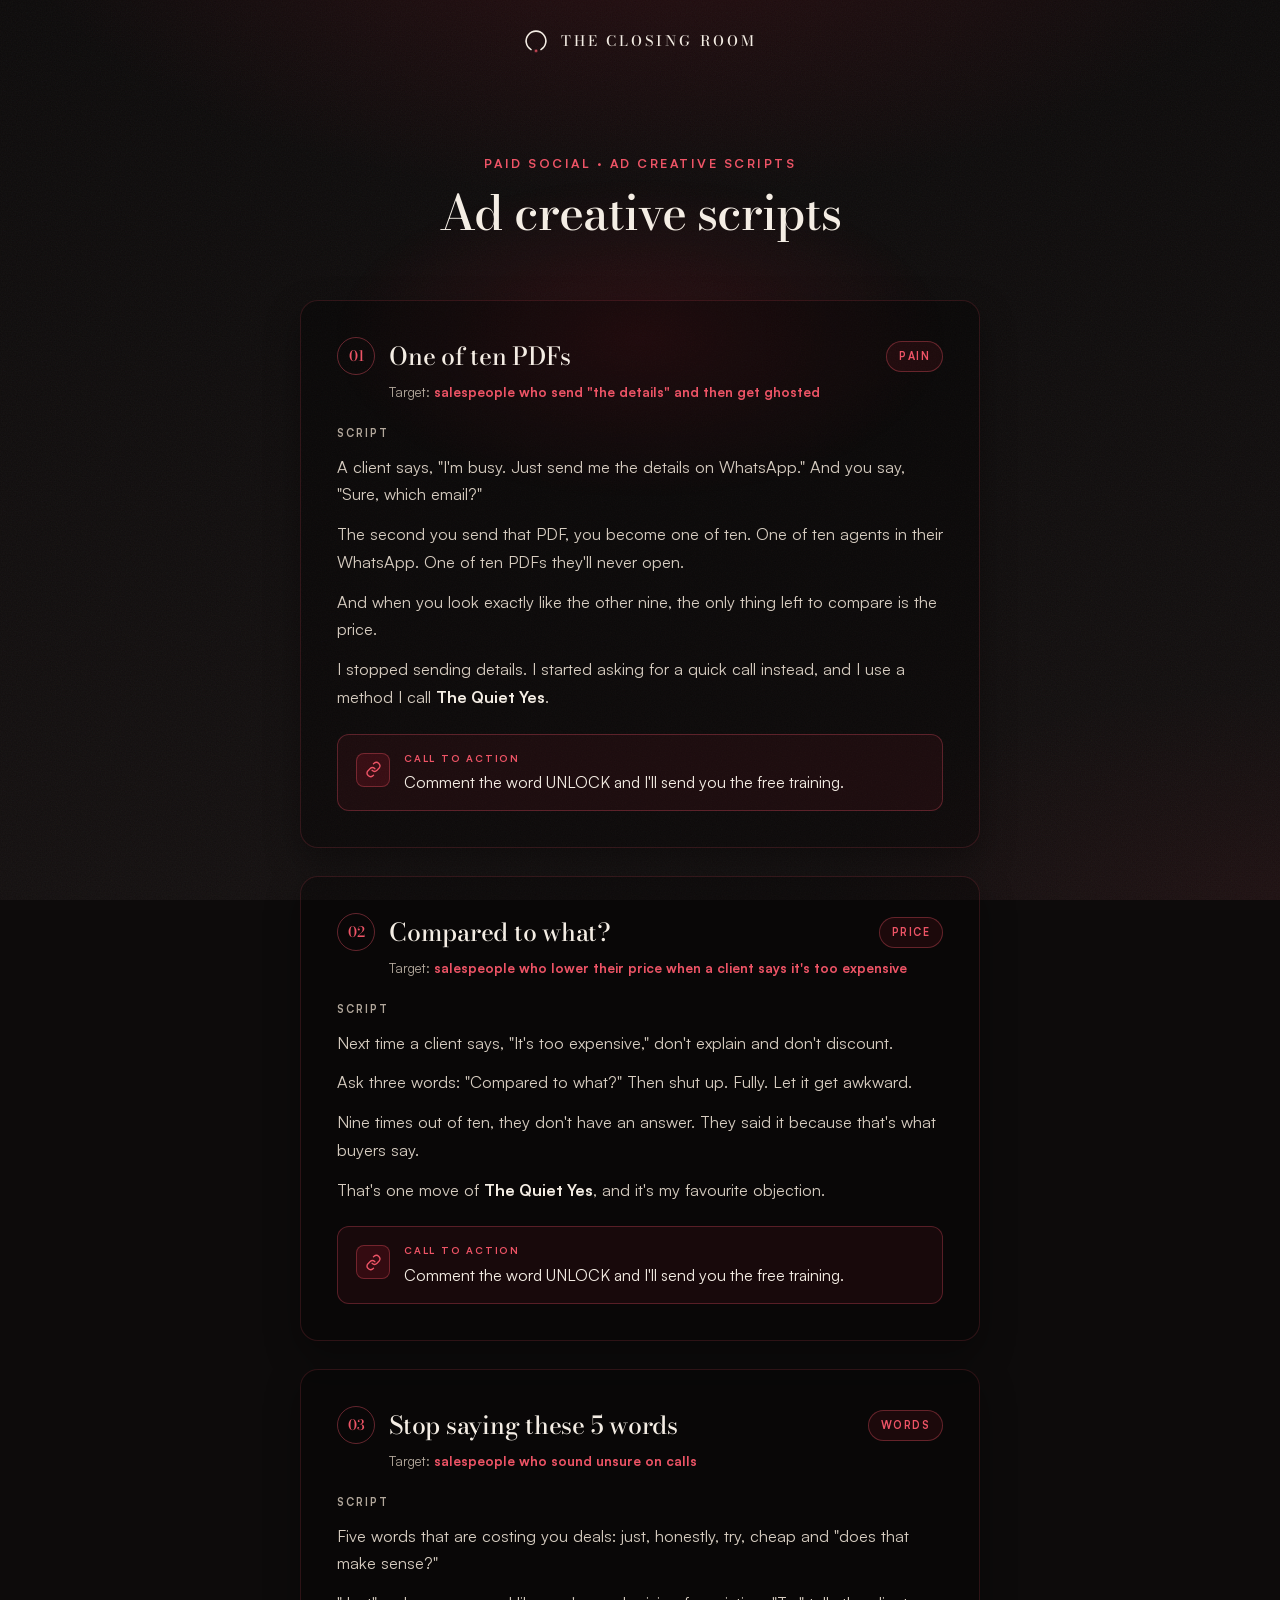
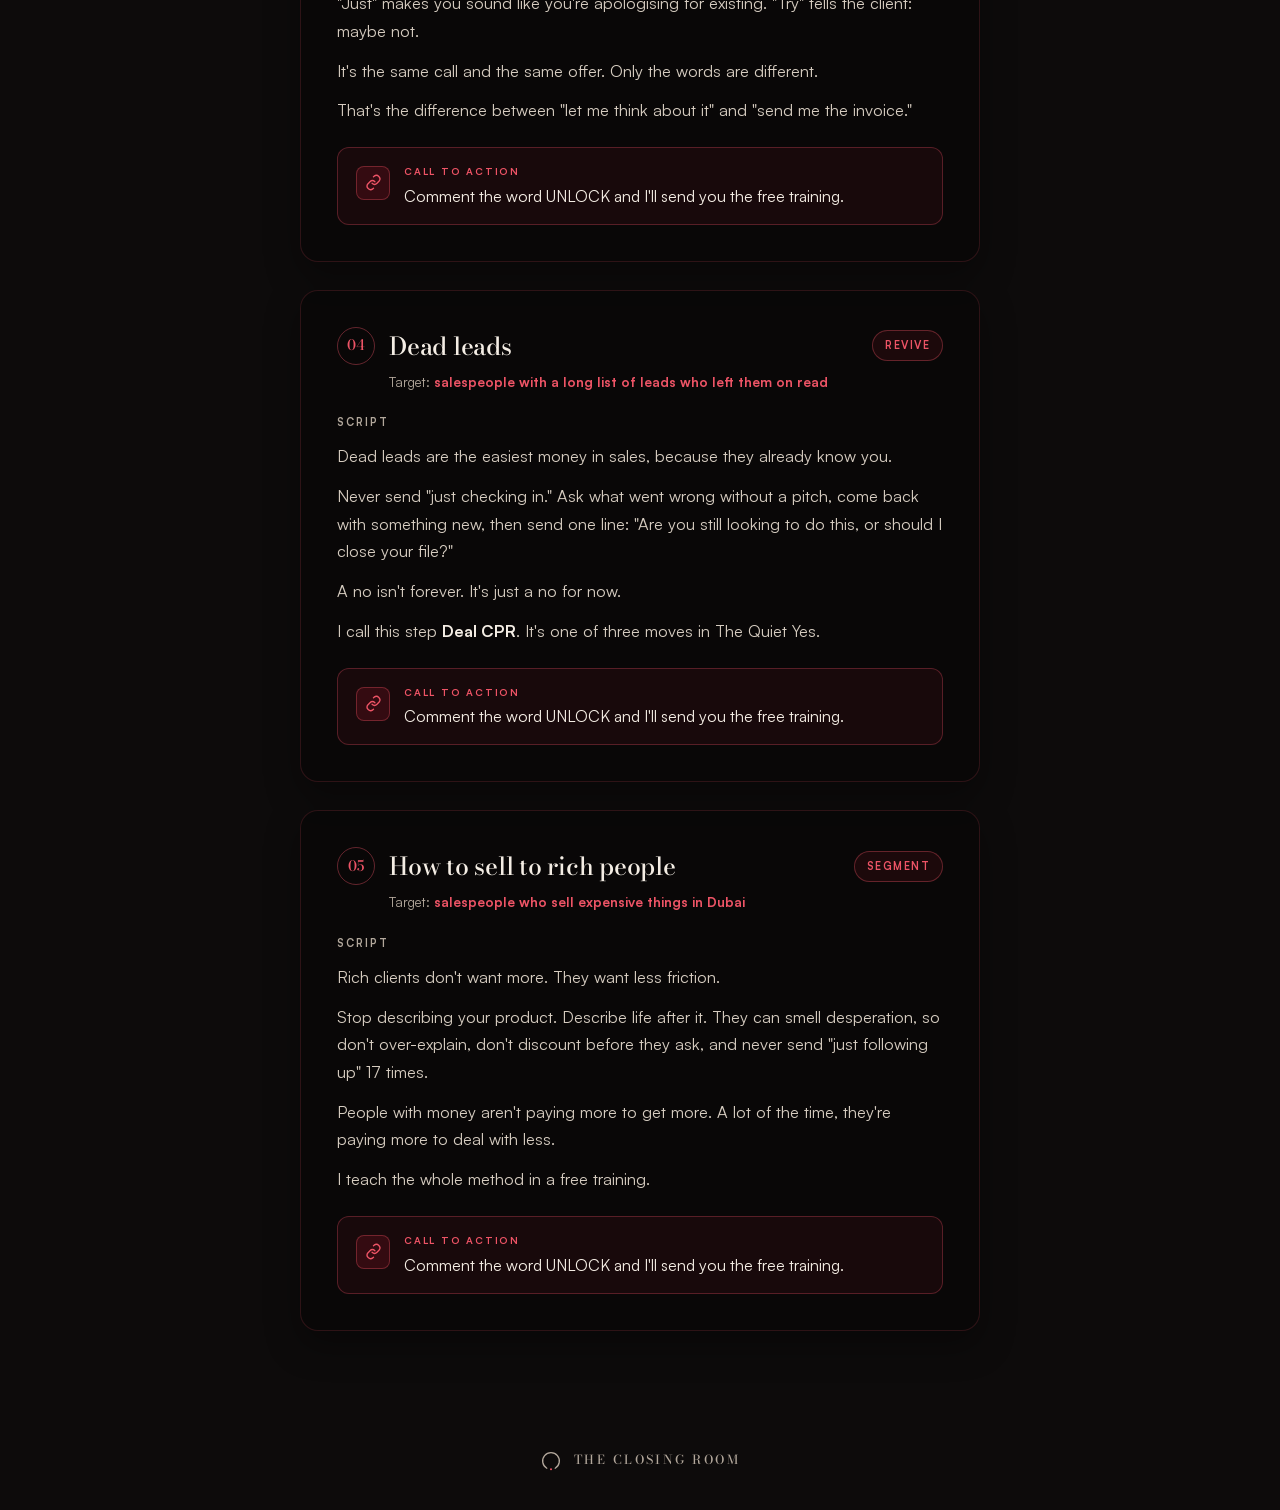
==== ad-scripts/index.html @ 33322141 "Mansi pitch site" ====
<!doctype html>
<html lang="en">
<head>
  <meta charset="utf-8" />
  <meta name="viewport" content="width=device-width, initial-scale=1" />
  <title>Ad Scripts · The Closing Room</title>
  <meta name="robots" content="noindex" />
  <script>document.documentElement.className += " js";</script>
  <link rel="icon" href="../assets/img/favicon.png" type="image/png" />
  <link rel="stylesheet" href="../assets/vendor/lenis.css" />
  <link rel="stylesheet" href="../vsl/vsl.css" />
  <link rel="stylesheet" href="../assets/brand.css" />
  <link rel="stylesheet" href="ad-scripts.css" />
</head>
<body>
  <header class="brandbar">
    <div class="brand">
      <svg class="seal seal--animate" viewBox="0 0 100 100" role="img" aria-label="The Closing Room"><path class="seal__arc" d="M31 82.9 A38 38 0 1 1 69 82.9" /><circle class="seal__dot" cx="50" cy="88" r="4.6" /></svg>
      <span class="brand__word">The Closing Room</span>
    </div>
  </header>
  <main class="page">
    <section class="ads">
      <div class="ads__glow" aria-hidden="true"></div>
      <div class="container">
        <header class="ads__intro">
          <p class="ads__eyebrow reveal">Paid social · Ad creative scripts</p>
          <h1 class="ads__title reveal" style="--i:1">Ad creative scripts</h1>
        </header>
        <div class="ads__list">
          <article class="ad reveal">
            <div class="ad__head"><span class="ad__num">01</span><h2 class="ad__title">One of ten PDFs</h2><span class="ad__angle">Pain</span></div>
            <p class="ad__target">Target: <b>salespeople who send "the details" and then get ghosted</b></p>
            <span class="ad__label">Script</span>
            <div class="ad__body"><p>A client says, "I'm busy. Just send me the details on WhatsApp." And you say, "Sure, which email?"</p><p>The second you send that PDF, you become one of ten. One of ten agents in their WhatsApp. One of ten PDFs they'll never open.</p><p>And when you look exactly like the other nine, the only thing left to compare is the price.</p><p>I stopped sending details. I started asking for a quick call instead, and I use a method I call <em>The Quiet Yes</em>.</p></div>
            <div class="ad__cta">
              <span class="ad__cta-icon"><svg viewBox="0 0 24 24"><path d="M10 13a5 5 0 0 0 7 0l3-3a5 5 0 0 0-7-7l-1 1"/><path d="M14 11a5 5 0 0 0-7 0l-3 3a5 5 0 0 0 7 7l1-1"/></svg></span>
              <div><span class="ad__cta-label">Call to action</span><p class="ad__cta-text">Comment the word UNLOCK and I'll send you the free training.</p></div>
            </div>
          </article>
          <article class="ad reveal">
            <div class="ad__head"><span class="ad__num">02</span><h2 class="ad__title">Compared to what?</h2><span class="ad__angle">Price</span></div>
            <p class="ad__target">Target: <b>salespeople who lower their price when a client says it's too expensive</b></p>
            <span class="ad__label">Script</span>
            <div class="ad__body"><p>Next time a client says, "It's too expensive," don't explain and don't discount.</p><p>Ask three words: "Compared to what?" Then shut up. Fully. Let it get awkward.</p><p>Nine times out of ten, they don't have an answer. They said it because that's what buyers say.</p><p>That's one move of <em>The Quiet Yes</em>, and it's my favourite objection.</p></div>
            <div class="ad__cta">
              <span class="ad__cta-icon"><svg viewBox="0 0 24 24"><path d="M10 13a5 5 0 0 0 7 0l3-3a5 5 0 0 0-7-7l-1 1"/><path d="M14 11a5 5 0 0 0-7 0l-3 3a5 5 0 0 0 7 7l1-1"/></svg></span>
              <div><span class="ad__cta-label">Call to action</span><p class="ad__cta-text">Comment the word UNLOCK and I'll send you the free training.</p></div>
            </div>
          </article>
          <article class="ad reveal">
            <div class="ad__head"><span class="ad__num">03</span><h2 class="ad__title">Stop saying these 5 words</h2><span class="ad__angle">Words</span></div>
            <p class="ad__target">Target: <b>salespeople who sound unsure on calls</b></p>
            <span class="ad__label">Script</span>
            <div class="ad__body"><p>Five words that are costing you deals: just, honestly, try, cheap and "does that make sense?"</p><p>"Just" makes you sound like you're apologising for existing. "Try" tells the client: maybe not.</p><p>It's the same call and the same offer. Only the words are different.</p><p>That's the difference between "let me think about it" and "send me the invoice."</p></div>
            <div class="ad__cta">
              <span class="ad__cta-icon"><svg viewBox="0 0 24 24"><path d="M10 13a5 5 0 0 0 7 0l3-3a5 5 0 0 0-7-7l-1 1"/><path d="M14 11a5 5 0 0 0-7 0l-3 3a5 5 0 0 0 7 7l1-1"/></svg></span>
              <div><span class="ad__cta-label">Call to action</span><p class="ad__cta-text">Comment the word UNLOCK and I'll send you the free training.</p></div>
            </div>
          </article>
          <article class="ad reveal">
            <div class="ad__head"><span class="ad__num">04</span><h2 class="ad__title">Dead leads</h2><span class="ad__angle">Revive</span></div>
            <p class="ad__target">Target: <b>salespeople with a long list of leads who left them on read</b></p>
            <span class="ad__label">Script</span>
            <div class="ad__body"><p>Dead leads are the easiest money in sales, because they already know you.</p><p>Never send "just checking in." Ask what went wrong without a pitch, come back with something new, then send one line: "Are you still looking to do this, or should I close your file?"</p><p>A no isn't forever. It's just a no for now.</p><p>I call this step <em>Deal CPR</em>. It's one of three moves in The Quiet Yes.</p></div>
            <div class="ad__cta">
              <span class="ad__cta-icon"><svg viewBox="0 0 24 24"><path d="M10 13a5 5 0 0 0 7 0l3-3a5 5 0 0 0-7-7l-1 1"/><path d="M14 11a5 5 0 0 0-7 0l-3 3a5 5 0 0 0 7 7l1-1"/></svg></span>
              <div><span class="ad__cta-label">Call to action</span><p class="ad__cta-text">Comment the word UNLOCK and I'll send you the free training.</p></div>
            </div>
          </article>
          <article class="ad reveal">
            <div class="ad__head"><span class="ad__num">05</span><h2 class="ad__title">How to sell to rich people</h2><span class="ad__angle">Segment</span></div>
            <p class="ad__target">Target: <b>salespeople who sell expensive things in Dubai</b></p>
            <span class="ad__label">Script</span>
            <div class="ad__body"><p>Rich clients don't want more. They want less friction.</p><p>Stop describing your product. Describe life after it. They can smell desperation, so don't over-explain, don't discount before they ask, and never send "just following up" 17 times.</p><p>People with money aren't paying more to get more. A lot of the time, they're paying more to deal with less.</p><p>I teach the whole method in a free training.</p></div>
            <div class="ad__cta">
              <span class="ad__cta-icon"><svg viewBox="0 0 24 24"><path d="M10 13a5 5 0 0 0 7 0l3-3a5 5 0 0 0-7-7l-1 1"/><path d="M14 11a5 5 0 0 0-7 0l-3 3a5 5 0 0 0 7 7l1-1"/></svg></span>
              <div><span class="ad__cta-label">Call to action</span><p class="ad__cta-text">Comment the word UNLOCK and I'll send you the free training.</p></div>
            </div>
          </article>
        </div>
      </div>
    </section>
  </main>
  <footer class="brandfoot">
    <div class="brand">
      <svg class="seal" viewBox="0 0 100 100" aria-hidden="true"><path class="seal__arc" d="M31 82.9 A38 38 0 1 1 69 82.9" /><circle class="seal__dot" cx="50" cy="88" r="4.6" /></svg>
      <span class="brand__word">The Closing Room</span>
    </div>
  </footer>
  <script src="../assets/vendor/lenis.min.js"></script>
  <script src="../vsl/vsl.js"></script>
</body>
</html>
---- assets/vendor/lenis.css ----
html.lenis,html.lenis body{height:auto}.lenis.lenis-smooth{scroll-behavior:auto!important}.lenis.lenis-smooth [data-lenis-prevent]{overscroll-behavior:contain}.lenis.lenis-stopped{overflow:hidden}.lenis.lenis-smooth iframe{pointer-events:none}
---- vsl/vsl.css ----
/* =========================================================================
   The Closing Room · funnel base (system B) · shared by vsl/, thank-you/,
   offer/ and the specimen doc pages. Tokens live in assets/brand.css.
   Canvas: one continuous page-level gradient (no section seams), a low red
   bloom behind the hero, fine grain.
   ========================================================================= */
* { margin: 0; padding: 0; box-sizing: border-box; }
html { min-height: 100%; background: var(--bg); }
body { min-height: 100svh; background: transparent; color: var(--ink); -webkit-font-smoothing: antialiased; font-size: 17px; line-height: 1.6; }
body::before {
  content: ""; position: fixed; inset: 0; z-index: -2; pointer-events: none;
  background:
    radial-gradient(80% 55% at 50% -12%, rgba(196, 30, 51, 0.16), transparent 62%),
    radial-gradient(60% 40% at 100% 100%, rgba(196, 30, 51, 0.06), transparent 60%),
    linear-gradient(180deg, var(--bg) 0%, var(--bg-2) 100%);
}
body::after {
  content: ""; position: fixed; inset: 0; z-index: -1; pointer-events: none; opacity: 0.05;
  background-image: url("data:image/svg+xml,%3Csvg xmlns='http://www.w3.org/2000/svg' width='140' height='140'%3E%3Cfilter id='n'%3E%3CfeTurbulence type='fractalNoise' baseFrequency='0.8' numOctaves='2' stitchTiles='stitch'/%3E%3C/filter%3E%3Crect width='100%25' height='100%25' filter='url(%23n)'/%3E%3C/svg%3E");
  background-size: 140px 140px;
}
img { display: block; }
a { color: inherit; }
.container { width: 100%; max-width: 1080px; margin-inline: auto; padding-inline: var(--gutter); }

/* ------------------------------- Reveal --------------------------------- */
html.js .reveal { opacity: 0; transform: translateY(22px); transition: opacity 0.7s var(--ease), transform 0.7s var(--ease); transition-delay: calc(var(--i, 0) * 80ms); }
html.js .reveal.is-in { opacity: 1; transform: none; }
html.js .reveal--pop { transform: translateY(18px) scale(0.97); }
.reveal--mask { overflow: hidden; }
@media (prefers-reduced-motion: reduce) { .reveal { opacity: 1; transform: none; transition: none; } }

/* ------------------------------- Type ----------------------------------- */
.eyebrow { font-family: var(--sans); font-size: 0.74rem; font-weight: 700; letter-spacing: 0.22em; text-transform: uppercase; color: var(--accent-text); margin: 0 0 18px; }
.h2 { font-family: var(--display); font-weight: 500; font-size: clamp(1.9rem, 4.2vw, 2.9rem); line-height: 1.1; letter-spacing: -0.015em; color: var(--ink); text-wrap: balance; }
.h2 em { font-style: italic; color: var(--accent-text); }
.lede { font-size: clamp(1.02rem, 1.6vw, 1.15rem); color: var(--muted); max-width: 600px; margin: 18px auto 0; }
.sec { padding: clamp(64px, 11vh, 120px) 0; }
.sec__head { text-align: center; margin-bottom: clamp(40px, 7vh, 64px); }

/* -------------------------------- Hero ---------------------------------- */
.hero { text-align: center; max-width: 980px; margin-inline: auto; padding: clamp(52px, 10vh, 112px) var(--gutter) 0; }
.hero__eyebrow { animation: up 0.9s var(--ease) both; }
.hero__title { font-family: var(--display); font-weight: 500; font-size: clamp(2.1rem, 4.6vw, 3.55rem); line-height: 1.1; letter-spacing: -0.02em; color: var(--ink); text-wrap: balance; animation: up 0.9s var(--ease) 0.06s both; }
.hero__title em { font-style: italic; color: var(--accent-text); }
.hero__title .dim { display: block; margin-top: 10px; font-family: var(--sans); font-weight: 500; font-size: 0.42em; letter-spacing: 0; line-height: 1.4; color: var(--muted); }
.hero__sub { font-size: clamp(1.02rem, 1.8vw, 1.18rem); color: var(--muted); margin: 22px auto 0; max-width: 560px; animation: up 0.9s var(--ease) 0.14s both; }
@keyframes up { from { opacity: 0; transform: translateY(16px); } to { opacity: 1; transform: none; } }
@media (prefers-reduced-motion: reduce) { .hero__eyebrow, .hero__title, .hero__sub { animation: none; } }

/* ------------------------------- Video ---------------------------------- */
.video { margin: clamp(36px, 6vh, 56px) auto 0; max-width: 820px; width: 100%; padding-inline: var(--gutter); }
.video__frame { position: relative; display: block; width: 100%; aspect-ratio: 16 / 9; border-radius: 18px; overflow: hidden; background: #000;
  border: 1px solid var(--hair); box-shadow: 0 40px 90px -30px rgba(0, 0, 0, 0.8), 0 0 0 1px rgba(196, 30, 51, 0.08); }
.video__frame img { position: absolute; inset: 0; width: 100%; height: 100%; object-fit: cover; transition: transform 0.8s var(--ease); }
.video__frame:hover img { transform: scale(1.025); }
.video__scrim { position: absolute; inset: 0; background: radial-gradient(60% 60% at 50% 50%, rgba(0, 0, 0, 0.05), rgba(0, 0, 0, 0.45)); }
.play { position: absolute; top: 50%; left: 50%; width: 84px; height: 84px; border-radius: 50%; transform: translate(-50%, -50%);
  background: var(--accent); box-shadow: 0 16px 40px -8px rgba(196, 30, 51, 0.6); transition: transform 0.3s var(--ease); }
.play::before { content: ""; position: absolute; top: 50%; left: 54%; transform: translate(-50%, -50%); border-style: solid; border-width: 13px 0 13px 21px; border-color: transparent transparent transparent var(--accent-ink); }
.video__frame:hover .play { transform: translate(-50%, -50%) scale(1.06); }
.video__bar { position: absolute; left: 0; right: 0; bottom: 0; height: 4px; background: rgba(244, 237, 228, 0.18); }
.video__bar span { display: block; height: 100%; width: 0; background: var(--accent); }

/* ------------------------------ Buttons --------------------------------- */
.cta { text-align: center; margin-top: clamp(30px, 5vh, 44px); padding-inline: var(--gutter); }
.btn-apply { display: inline-flex; align-items: center; justify-content: center; gap: 10px; min-height: 58px; padding: 18px 42px; border: 0; border-radius: 999px;
  background: var(--accent); color: var(--accent-ink); font-family: var(--sans); font-size: 1.08rem; font-weight: 700; letter-spacing: 0.01em; cursor: pointer; text-decoration: none;
  position: relative; overflow: hidden; box-shadow: 0 18px 40px -14px rgba(196, 30, 51, 0.7); transition: transform 0.25s var(--ease), box-shadow 0.25s var(--ease); }
.btn-apply::after { content: ""; position: absolute; inset: 0; transform: translateX(-120%); background: linear-gradient(120deg, transparent, rgba(255, 247, 242, 0.25), transparent); transition: transform 0.7s var(--ease); }
.btn-apply:hover { transform: translateY(-2px); box-shadow: 0 24px 50px -14px rgba(196, 30, 51, 0.85); }
.btn-apply:hover::after { transform: translateX(120%); }
.btn-apply:active { transform: scale(0.98); }
.btn-apply .arr { width: 8px; height: 8px; border-right: 2px solid currentColor; border-bottom: 2px solid currentColor; transform: rotate(-45deg); display: inline-block; }

/* -------------------------- Video case cards ---------------------------- */
.grid2 { display: grid; grid-template-columns: repeat(2, 1fr); gap: clamp(18px, 2.6vw, 30px); max-width: 940px; margin-inline: auto; }
.ccard { display: block; text-align: center; padding: 12px; border-radius: 20px; background: var(--surface); border: 1px solid var(--hair-soft); transition: transform 0.4s var(--ease), border-color 0.4s var(--ease); }
.ccard:hover { transform: translateY(-4px); border-color: rgba(238, 84, 102, 0.3); }
.ccard__thumb { position: relative; display: block; border-radius: 14px; overflow: hidden; aspect-ratio: 16 / 9; background: #000; }
.ccard__thumb img { width: 100%; height: 100%; object-fit: cover; transition: transform 0.6s var(--ease); }
.ccard:hover .ccard__thumb img { transform: scale(1.04); }
.ccard__play { position: absolute; top: 50%; left: 50%; width: 54px; height: 54px; border-radius: 50%; transform: translate(-50%, -50%); background: rgba(13, 11, 11, 0.55); border: 1px solid rgba(244, 237, 228, 0.35); backdrop-filter: blur(6px); }
.ccard__play::before { content: ""; position: absolute; top: 50%; left: 54%; transform: translate(-50%, -50%); border-style: solid; border-width: 8px 0 8px 13px; border-color: transparent transparent transparent var(--ink); }
.ccard:hover .ccard__play { background: var(--accent); border-color: var(--accent); }
.ccard__name { display: block; margin: 16px 0 4px; font-size: 0.72rem; font-weight: 700; letter-spacing: 0.18em; text-transform: uppercase; color: var(--accent-text); }
.ccard__cap { display: block; padding: 0 10px 8px; font-size: 1.02rem; font-weight: 500; line-height: 1.4; color: var(--ink); }
.ccard--hero { max-width: 820px; margin-inline: auto; }

.swapcard { max-width: 940px; margin: 0 auto; padding: clamp(36px, 6vw, 56px) 24px; border: 1px dashed rgba(244, 237, 228, 0.22); border-radius: 20px; text-align: center; color: var(--muted); font-size: 0.98rem; }
.swapcard b { display: block; margin-bottom: 8px; color: var(--ink); font-family: var(--display); font-weight: 500; font-size: 1.35rem; }

/* ------------------------------ Proof grid ------------------------------ */
.proof { display: grid; grid-template-columns: repeat(4, 1fr); gap: clamp(10px, 1.6vw, 18px); max-width: 1000px; margin: 0 auto; }
.proof figure { aspect-ratio: 3 / 4; border-radius: 14px; overflow: hidden; background: var(--surface); border: 1px solid var(--hair-soft); }
.proof img { width: 100%; height: 100%; object-fit: cover; transition: transform 0.6s var(--ease); }
.proof figure:hover img { transform: scale(1.04); }

/* ------------------------------- Pillars -------------------------------- */
.pillars { display: grid; grid-template-columns: repeat(3, 1fr); gap: clamp(16px, 2vw, 24px); max-width: 1040px; margin: 0 auto; }
.pillar { padding: 32px 28px 34px; border-radius: 20px; background: linear-gradient(180deg, var(--surface-2), var(--surface)); border: 1px solid var(--hair-soft); text-align: left; transition: transform 0.4s var(--ease), border-color 0.4s var(--ease); }
.pillar:hover { transform: translateY(-4px); border-color: rgba(238, 84, 102, 0.28); }
.pillar__n { font-family: var(--display); font-style: italic; font-weight: 500; font-size: 2.3rem; line-height: 1; color: var(--accent-text); }
.pillar__t { margin: 20px 0 10px; font-family: var(--display); font-weight: 500; font-size: 1.5rem; line-height: 1.15; color: var(--ink); }
.pillar__d { color: var(--muted); font-size: 1rem; line-height: 1.6; }

/* ------------------------------ Guarantee ------------------------------- */
.promise { max-width: 760px; margin: 0 auto; text-align: center; padding: clamp(36px, 6vw, 56px) clamp(24px, 5vw, 56px); border-radius: 24px;
  background: radial-gradient(120% 120% at 50% 0%, rgba(196, 30, 51, 0.14), transparent 60%), var(--surface); border: 1px solid var(--hair); }
.promise p { color: var(--muted); margin-top: 16px; }

/* --------------------- Application popup (Typeform-style) --------------- */
.apply { position: fixed; inset: 0; z-index: 500; display: flex; align-items: center; justify-content: center; padding: 20px;
  background: rgba(8, 6, 6, 0.86); backdrop-filter: blur(10px); opacity: 0; visibility: hidden; transition: opacity 0.35s var(--ease), visibility 0.35s; }
.apply.open { opacity: 1; visibility: visible; }
.apply__card { position: relative; width: 100%; max-width: 640px; min-height: 420px; padding: clamp(28px, 5vw, 52px); border-radius: 22px; background: var(--surface); border: 1px solid var(--hair);
  box-shadow: 0 40px 100px -30px rgba(0, 0, 0, 0.9); transform: translateY(16px) scale(0.98); transition: transform 0.45s var(--ease); display: flex; flex-direction: column; }
.apply.open .apply__card { transform: none; }
.apply__close { position: absolute; top: 12px; right: 12px; width: 46px; height: 46px; border-radius: 50%; border: 1px solid rgba(244, 237, 228, 0.3); background: var(--surface-2); color: var(--ink); font-size: 1.5rem; line-height: 1; cursor: pointer; transition: background 0.2s, transform 0.3s var(--ease); }
.apply__close:hover { background: var(--accent); border-color: var(--accent); transform: rotate(90deg); }
.apply__progress { height: 3px; border-radius: 3px; background: var(--hair); overflow: hidden; margin: 6px 48px 30px 0; }
.apply__progress span { display: block; height: 100%; width: 0; background: var(--accent); transition: width 0.5s var(--ease); }
.q { display: none; flex-direction: column; flex: 1; }
.q.on { display: flex; animation: qin 0.5s var(--ease) both; }
@keyframes qin { from { opacity: 0; transform: translateY(14px); } to { opacity: 1; transform: none; } }
.q__count { font-size: 0.78rem; font-weight: 700; letter-spacing: 0.16em; text-transform: uppercase; color: var(--accent-text); margin-bottom: 14px; }
.q__title { font-family: var(--display); font-weight: 500; font-size: clamp(1.45rem, 3.4vw, 1.95rem); line-height: 1.2; color: var(--ink); margin-bottom: 24px; }
.q__input { width: 100%; min-height: 52px; padding: 10px 2px; border: 0; border-bottom: 2px solid rgba(244, 237, 228, 0.25); background: transparent; color: var(--ink); font-family: var(--sans); font-size: 1.25rem; outline: none; transition: border-color 0.2s; }
.q__input:focus { border-color: var(--accent-text); }
.q__input::placeholder { color: rgba(179, 168, 156, 0.6); }
.q__opts { display: grid; gap: 10px; }
.q__opt { display: flex; align-items: center; gap: 12px; min-height: 52px; padding: 12px 16px; border-radius: 12px; border: 1px solid var(--hair); background: var(--surface-2); color: var(--ink); font-family: var(--sans); font-size: 1rem; text-align: left; cursor: pointer; transition: border-color 0.2s, background 0.2s; }
.q__opt:hover { border-color: rgba(238, 84, 102, 0.5); }
.q__opt.sel { border-color: var(--accent-text); background: var(--accent-soft); }
.q__opt kbd { flex: none; width: 26px; height: 26px; display: grid; place-items: center; border-radius: 6px; border: 1px solid var(--hair); font-family: var(--sans); font-size: 0.78rem; color: var(--muted); }
.q__foot { display: flex; align-items: center; gap: 14px; margin-top: auto; padding-top: 26px; }
.q__ok { min-height: 48px; padding: 12px 24px; border: 0; border-radius: 999px; background: var(--accent); color: var(--accent-ink); font-family: var(--sans); font-weight: 700; font-size: 1rem; cursor: pointer; }
.q__hint { font-size: 0.82rem; color: var(--muted); }
.q__hint b { color: var(--ink); }
/* booking step */
.book__days { display: grid; grid-template-columns: repeat(3, 1fr); gap: 10px; margin-bottom: 16px; }
.book__day { min-height: 64px; border-radius: 12px; border: 1px solid var(--hair); background: var(--surface-2); color: var(--ink); font-family: var(--sans); cursor: pointer; }
.book__day small { display: block; color: var(--muted); font-size: 0.74rem; letter-spacing: 0.1em; text-transform: uppercase; }
.book__day b { font-size: 1.15rem; }
.book__day.sel { border-color: var(--accent-text); background: var(--accent-soft); }
.book__slots { display: grid; grid-template-columns: repeat(3, 1fr); gap: 10px; }
.book__slot { min-height: 48px; border-radius: 10px; border: 1px solid rgba(238, 84, 102, 0.45); background: transparent; color: var(--ink); font-family: var(--sans); font-weight: 700; cursor: pointer; transition: background 0.2s; }
.book__slot:hover { background: var(--accent); border-color: var(--accent); color: var(--accent-ink); }
.book__tz { margin-top: 14px; font-size: 0.82rem; color: var(--muted); }

/* ------------------------------ Thank-you ------------------------------- */
.ty-step { padding: clamp(48px, 8vh, 88px) 0 0; }
.ty-step__label { text-align: center; font-size: 0.74rem; font-weight: 700; letter-spacing: 0.22em; text-transform: uppercase; color: var(--accent-text); margin-bottom: 14px; }
.ty-step__title { text-align: center; font-family: var(--display); font-weight: 500; font-size: clamp(1.7rem, 3.6vw, 2.4rem); line-height: 1.15; color: var(--ink); margin-bottom: clamp(30px, 5vh, 48px); }
.ty__signoff { text-align: center; font-family: var(--display); font-style: italic; font-weight: 500; font-size: clamp(1.6rem, 3.4vw, 2.2rem); color: var(--ink); padding: clamp(64px, 10vh, 110px) 0 clamp(40px, 6vh, 64px); }

@media (max-width: 860px) {
  .pillars { grid-template-columns: 1fr; max-width: 560px; }
  .proof { grid-template-columns: repeat(2, 1fr); }
}
@media (max-width: 640px) {
  .hero__title { font-size: 1.85rem; line-height: 1.14; }
  .hero__title .dim { font-size: 0.55em; }
  .grid2 { grid-template-columns: 1fr; }
  .play { width: 64px; height: 64px; }
  .book__days, .book__slots { grid-template-columns: repeat(3, 1fr); }
  .apply__card { min-height: 0; }
}

/* ---- mobile hardening (references/mobile.md) ---- */
img, svg, video, canvas, iframe { max-width: 100%; height: auto; }
p, li, td, th, blockquote, figcaption, h1, h2, h3, h4, h5, h6 { overflow-wrap: anywhere; }
table, pre { display: block; max-width: 100%; overflow-x: auto; }
@media (max-width: 420px) { .tok-merge, .tok-link, code { white-space: normal; } }

/* screenshot mode (?static=1): final states, no motion */
html.static *, html.static *::before, html.static *::after { animation: none !important; transition: none !important; }

/* opt-in gate + "playing" state of the sample video */
.optin__card { min-height: 0; max-width: 520px; }
.optin__form { display: flex; flex-direction: column; }
.video__frame.is-playing .play { opacity: 0; transform: translate(-50%, -50%) scale(0.8); transition: opacity .3s, transform .3s; }
.video__frame.is-playing .video__scrim { background: transparent; }
.video__frame.is-playing .video__bar span { width: 100%; transition: width 840s linear; }

/* pulsing glow on the main buttons, like the pulse-glow keyframes on the reference pages */
@keyframes ctaPulse { 0%, 100% { box-shadow: 0 14px 40px -12px rgba(196, 30, 51, 0.55), 0 0 0 0 rgba(238, 84, 102, 0.45); } 50% { box-shadow: 0 18px 54px -10px rgba(196, 30, 51, 0.9), 0 0 0 12px rgba(238, 84, 102, 0); } }
@keyframes playPulse { 0% { box-shadow: 0 0 0 0 rgba(238, 84, 102, 0.55); } 70%, 100% { box-shadow: 0 0 0 26px rgba(238, 84, 102, 0); } }
.btn-apply, .q__ok { animation: ctaPulse 2.4s ease-in-out infinite; }
.video__frame .play { animation: playPulse 2s ease-out infinite; border-radius: 50%; }
@media (prefers-reduced-motion: reduce) { .btn-apply, .q__ok, .video__frame .play, .st6__eyebrow, .hero__eyebrow { animation: none; } }

/* soft glow on the audience line above the headline */
@keyframes browGlow { 0%, 100% { text-shadow: 0 0 6px rgba(238, 84, 102, 0.25); } 50% { text-shadow: 0 0 18px rgba(238, 84, 102, 0.95), 0 0 34px rgba(238, 84, 102, 0.45); } }
.st6__eyebrow, .hero__eyebrow { animation: browGlow 2.6s ease-in-out infinite; }
@media (prefers-reduced-motion: reduce) { .st6__eyebrow, .hero__eyebrow { animation: none; } }
---- assets/brand.css ----
/* =========================================================================
   The Closing Room · Mansi Panchal · funnel brand (system B)
   Lipstick noir: warm near-black, ivory ink, one lipstick red.
   Bodoni Moda display (her red-serif posts) + Satoshi text.
   Mark: "The Question Close" · a ring left open at the base, a dot where
   the answer lands.
   ========================================================================= */

@font-face { font-family: "Bodoni Moda"; src: url("fonts/bodoni-500.woff2") format("woff2"); font-weight: 500; font-style: normal; font-display: swap; }
@font-face { font-family: "Bodoni Moda"; src: url("fonts/bodoni-600.woff2") format("woff2"); font-weight: 600; font-style: normal; font-display: swap; }
@font-face { font-family: "Bodoni Moda"; src: url("fonts/bodoni-500-italic.woff2") format("woff2"); font-weight: 500; font-style: italic; font-display: swap; }
@font-face { font-family: "Satoshi"; src: url("fonts/satoshi-400.woff2") format("woff2"); font-weight: 400; font-style: normal; font-display: swap; }
@font-face { font-family: "Satoshi"; src: url("fonts/satoshi-500.woff2") format("woff2"); font-weight: 500; font-style: normal; font-display: swap; }
@font-face { font-family: "Satoshi"; src: url("fonts/satoshi-700.woff2") format("woff2"); font-weight: 700; font-style: normal; font-display: swap; }

:root {
  --bg: #0d0b0b;
  --bg-2: #141010;
  --surface: #171313;
  --surface-2: #1f1919;
  --ink: #f4ede4;
  --muted: #b3a89c;
  --hair: rgba(244, 237, 228, 0.11);
  --hair-soft: rgba(244, 237, 228, 0.06);
  --accent: #c41e33;          /* lipstick red, CTA fills */
  --accent-text: #ee5466;     /* red used as text on dark surfaces (passes 4.5:1) */
  --accent-ink: #fff7f2;
  --accent-soft: rgba(196, 30, 51, 0.14);
  --display: "Bodoni Moda", "Didot", "Bodoni 72", Georgia, serif;
  --sans: "Satoshi", -apple-system, BlinkMacSystemFont, "Segoe UI", Roboto, Helvetica, Arial, sans-serif;
  --gutter: clamp(20px, 5vw, 40px);
  --ease: cubic-bezier(0.16, 1, 0.3, 1);
}

body { display: flex; flex-direction: column; font-family: var(--sans); overflow-x: hidden; }
.page { flex: 1 1 auto; min-width: 0; }
::selection { background: var(--accent); color: var(--accent-ink); }

/* -------------------------------- Lockup -------------------------------- */
.brand { display: inline-flex; align-items: center; gap: 12px; }
.brand__word {
  font-family: var(--display);
  font-weight: 500;
  text-transform: uppercase;
  letter-spacing: 0.2em;
  color: var(--ink);
  white-space: nowrap;
  line-height: 1;
}
.brand__word i { font-style: italic; text-transform: none; letter-spacing: 0.02em; color: var(--accent-text); }

/* ------------------------------ The mark -------------------------------- */
.seal { display: block; overflow: visible; }
.seal__arc { fill: none; stroke: var(--ink); stroke-width: 6; stroke-linecap: round; }
.seal__dot { fill: var(--accent-text); }
.seal--animate .seal__arc { stroke-dasharray: 220; stroke-dashoffset: 220; animation: sealDraw 1.1s var(--ease) 0.1s forwards; }
.seal--animate .seal__dot { opacity: 0; transform-box: fill-box; transform-origin: center; animation: sealDot 0.5s var(--ease) 0.9s forwards; }
@keyframes sealDraw { to { stroke-dashoffset: 0; } }
@keyframes sealDot { from { opacity: 0; transform: scale(0.2); } to { opacity: 1; transform: none; } }

/* ------------------------------ Brand bar (specimen docs only) ---------- */
.brandbar { display: flex; justify-content: center; padding: 28px var(--gutter); }
.brandbar .seal { width: 26px; height: 26px; }
.brandbar .brand__word { font-size: 0.9rem; }

/* -------------------------------- Footer --------------------------------
   Branding-only banner: height = 1.5x the lockup, lockup dead centre. */
.brandfoot { --lock: 28px; display: flex; align-items: center; justify-content: center; height: calc(var(--lock) * 1.5 + 56px); padding: 28px var(--gutter); }
.brandfoot .brand { height: var(--lock); }
.brandfoot .seal { width: 22px; height: 22px; }
.brandfoot .seal__arc { stroke: var(--muted); }
.brandfoot .brand__word { font-size: 0.78rem; color: var(--muted); }
.brandfoot .brand__word i { color: var(--muted); }

@media (prefers-reduced-motion: reduce) {
  .seal--animate .seal__arc { animation: none; stroke-dashoffset: 0; }
  .seal--animate .seal__dot { animation: none; opacity: 1; }
}

/* ---- mobile hardening (references/mobile.md) ---- */
*, *::before, *::after { box-sizing: border-box; }
img, svg, video, canvas, iframe { max-width: 100%; height: auto; }
p, li, td, th, blockquote, figcaption,
h1, h2, h3, h4, h5, h6 { overflow-wrap: anywhere; }
table, pre { display: block; max-width: 100%; overflow-x: auto; }
@media (max-width: 700px) {
  .tag, [class*="badge"], [class*="pill"] { margin-left: 0; }
}
@media (max-width: 420px) {
  .tok-merge, .tok-link, code { white-space: normal; }
}
---- ad-scripts/ad-scripts.css ----
/* =========================================================================
   Ad creative scripts — deliverable page. A clean paid-social script library.
   Background canvas, .container, .reveal come from ../vsl/vsl.css.
   ========================================================================= */
.ads { position: relative; overflow: hidden; padding: clamp(52px, 8vh, 104px) 0 clamp(56px, 9vh, 104px); }
.ads .container { position: relative; z-index: 1; max-width: 760px; }

.ads__glow {
  position: absolute; top: clamp(-30px, 2vw, 40px); left: 50%; transform: translateX(-50%);
  width: min(880px, 118vw); height: 460px; z-index: 0; pointer-events: none;
  background: radial-gradient(50% 50% at 50% 50%, rgba(196, 30, 51, 0.16), rgba(196, 30, 51, 0) 70%);
}
@media (prefers-reduced-motion: no-preference) {
  .ads__glow { animation: adsBreathe 9s var(--ease) infinite alternate; will-change: transform, opacity; }
}
@keyframes adsBreathe { from { opacity: .7; transform: translateX(-50%) scale(.95); } to { opacity: 1; transform: translateX(-50%) scale(1.08); } }

/* --- intro --- */
.ads__intro { text-align: center; max-width: 640px; margin: 0 auto clamp(40px, 6vw, 62px); }
.ads__eyebrow { margin: 0 0 14px; font-family: var(--sans); font-size: .78rem; font-weight: 700;
  letter-spacing: .2em; text-transform: uppercase; color: var(--accent-text); }
.ads__title { margin: 0 0 16px; font-family: var(--display); font-weight: 500;
  font-size: clamp(2rem, 1.3rem + 2.8vw, 3rem); line-height: 1.05; letter-spacing: -.02em; color: var(--ink); }
.ads__sub { margin: 0; font-family: var(--sans); font-size: 1.02rem; line-height: 1.55; color: var(--muted); }

/* --- list --- */
.ads__list { display: flex; flex-direction: column; gap: clamp(20px, 2.6vw, 28px); }

/* --- ad card --- */
.ad { position: relative; background: rgba(0, 0, 0, 0.30); border: 1px solid rgba(238, 84, 102, 0.16);
  border-radius: 18px; padding: clamp(24px, 3.2vw, 36px); box-shadow: 0 14px 34px rgba(0, 0, 0, 0.34); }
.ad__head { display: flex; align-items: center; gap: 14px; margin-bottom: 6px; flex-wrap: wrap; }
.ad__num { flex: none; width: 38px; height: 38px; display: grid; place-items: center; border-radius: 50%;
  border: 1px solid rgba(238,84,102,.4); font-family: var(--display); font-weight: 500; font-size: .9rem; color: var(--accent-text); }
.ad__title { margin: 0; font-family: var(--display); font-weight: 500; font-size: clamp(1.25rem, 1rem + .9vw, 1.55rem);
  line-height: 1.15; letter-spacing: -.01em; color: var(--ink); }
.ad__angle { margin-left: auto; font-family: var(--sans); font-size: .66rem; font-weight: 700; letter-spacing: .14em;
  text-transform: uppercase; color: var(--accent-text); padding: 6px 12px; border: 1px solid rgba(238,84,102,.35);
  background: rgba(196,30,51,.1); border-radius: 999px; white-space: nowrap; }
.ad__target { margin: 4px 0 20px; padding-left: 52px; font-family: var(--sans); font-size: .84rem; color: var(--muted); }
.ad__target b { color: var(--accent-text); font-weight: 700; }

.ad__label { display: block; font-family: var(--sans); font-size: .66rem; font-weight: 700; letter-spacing: .18em;
  text-transform: uppercase; color: var(--muted); margin: 22px 0 12px; }
.ad__body p { margin: 0 0 12px; font-family: var(--sans); font-size: 1.02rem; line-height: 1.7; color: #d6ccc0; }
.ad__body p:last-child { margin-bottom: 0; }
.ad__body em { font-style: normal; color: var(--ink); font-weight: 700; }

/* CTA block inside the card */
.ad__cta { margin-top: 22px; display: flex; align-items: flex-start; gap: 14px;
  padding: 16px 18px; border-radius: 12px; border: 1px solid rgba(238,84,102,.3); background: rgba(196,30,51,.08); }
.ad__cta-icon { flex: none; width: 34px; height: 34px; border-radius: 8px; display: grid; place-items: center;
  background: rgba(196,30,51,.16); border: 1px solid rgba(238,84,102,.35); margin-top: 2px; }
.ad__cta-icon svg { width: 17px; height: 17px; stroke: var(--accent-text); fill: none; stroke-width: 1.9; stroke-linecap: round; stroke-linejoin: round; }
.ad__cta-label { display: block; font-family: var(--sans); font-size: .62rem; font-weight: 700; letter-spacing: .18em;
  text-transform: uppercase; color: var(--accent-text); margin-bottom: 4px; }
.ad__cta-text { margin: 0; font-family: var(--sans); font-size: 1rem; line-height: 1.5; color: var(--ink); }

@media (max-width: 600px) {
  .ads .container { max-width: 480px; }
  .ad__angle { margin-left: 0; }
  .ad__target { padding-left: 0; }
}
@media (prefers-reduced-motion: reduce) { .ads__glow { animation: none; } }

/* ---- mobile hardening (references/mobile.md) ---- */
img, svg, video, canvas, iframe { max-width: 100%; height: auto; }
p, li, td, th, blockquote, figcaption,
h1, h2, h3, h4, h5, h6 { overflow-wrap: anywhere; }
table, pre { display: block; max-width: 100%; overflow-x: auto; }
@media (max-width: 700px) {
  .tag, [class*="badge"], [class*="pill"] { margin-left: 0; }
}
@media (max-width: 420px) {
  .tok-merge, .tok-link, code { white-space: normal; }
}
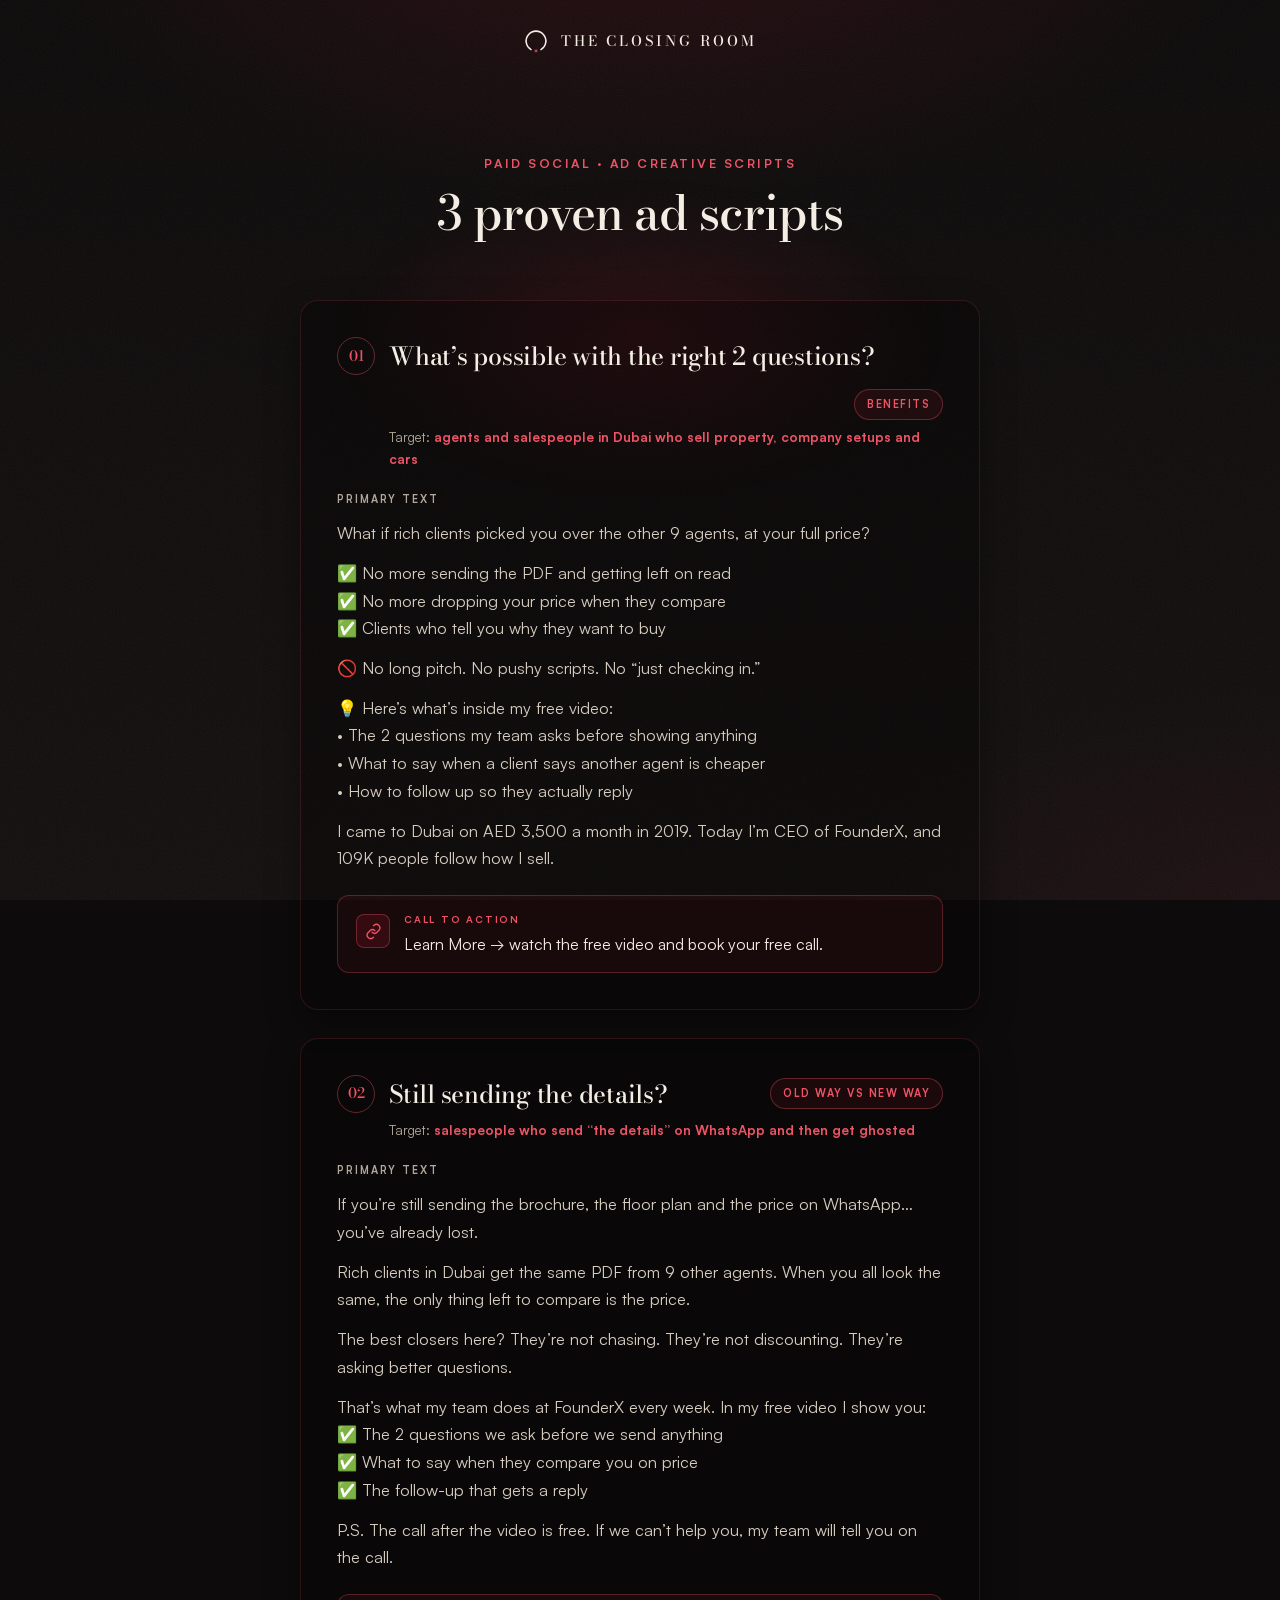
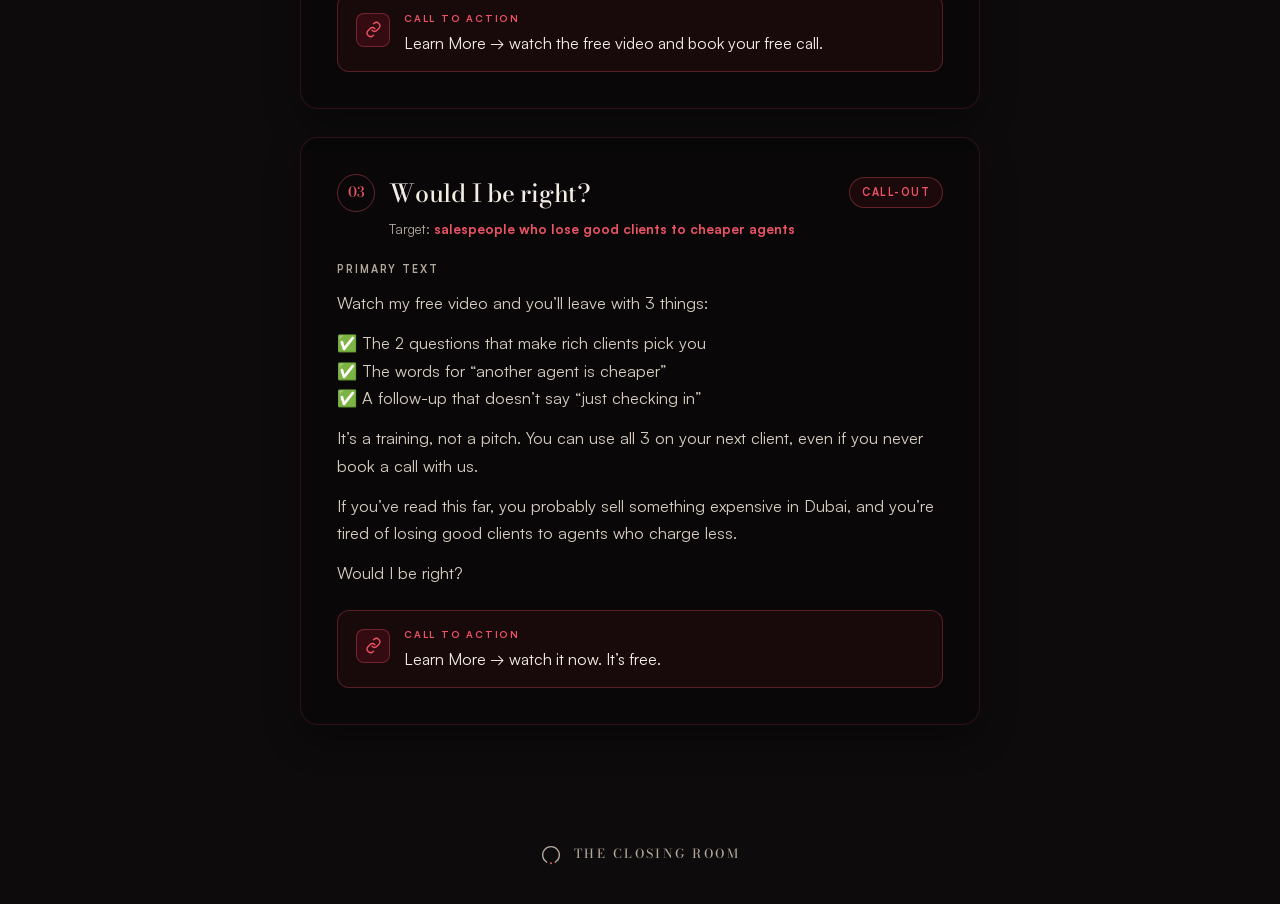
==== commit 937cb422: "Rebuild landing page on NEPQ structure, one landing page in hub, profile bio and pins in her style, " ====
--- a/ad-scripts/index.html
+++ b/ad-scripts/index.html
@@ -25,57 +25,37 @@
       <div class="container">
         <header class="ads__intro">
           <p class="ads__eyebrow reveal">Paid social · Ad creative scripts</p>
-          <h1 class="ads__title reveal" style="--i:1">Ad creative scripts</h1>
+          <h1 class="ads__title reveal" style="--i:1">3 proven ad scripts</h1>
         </header>
         <div class="ads__list">
           <article class="ad reveal">
-            <div class="ad__head"><span class="ad__num">01</span><h2 class="ad__title">One of ten PDFs</h2><span class="ad__angle">Pain</span></div>
-            <p class="ad__target">Target: <b>salespeople who send "the details" and then get ghosted</b></p>
-            <span class="ad__label">Script</span>
-            <div class="ad__body"><p>A client says, "I'm busy. Just send me the details on WhatsApp." And you say, "Sure, which email?"</p><p>The second you send that PDF, you become one of ten. One of ten agents in their WhatsApp. One of ten PDFs they'll never open.</p><p>And when you look exactly like the other nine, the only thing left to compare is the price.</p><p>I stopped sending details. I started asking for a quick call instead, and I use a method I call <em>The Quiet Yes</em>.</p></div>
+            <div class="ad__head"><span class="ad__num">01</span><h2 class="ad__title">What’s possible with the right 2 questions?</h2><span class="ad__angle">Benefits</span></div>
+            <p class="ad__target">Target: <b>agents and salespeople in Dubai who sell property, company setups and cars</b></p>
+            <span class="ad__label">Primary text</span>
+            <div class="ad__body"><p>What if rich clients picked you over the other 9 agents, at your full price?</p><p>✅ No more sending the PDF and getting left on read<br/>✅ No more dropping your price when they compare<br/>✅ Clients who tell you why they want to buy</p><p>🚫 No long pitch. No pushy scripts. No “just checking in.”</p><p>💡 Here’s what’s inside my free video:<br/>• The 2 questions my team asks before showing anything<br/>• What to say when a client says another agent is cheaper<br/>• How to follow up so they actually reply</p><p>I came to Dubai on AED 3,500 a month in 2019. Today I’m CEO of FounderX, and 109K people follow how I sell.</p></div>
             <div class="ad__cta">
               <span class="ad__cta-icon"><svg viewBox="0 0 24 24"><path d="M10 13a5 5 0 0 0 7 0l3-3a5 5 0 0 0-7-7l-1 1"/><path d="M14 11a5 5 0 0 0-7 0l-3 3a5 5 0 0 0 7 7l1-1"/></svg></span>
-              <div><span class="ad__cta-label">Call to action</span><p class="ad__cta-text">Comment the word UNLOCK and I'll send you the free training.</p></div>
+              <div><span class="ad__cta-label">Call to action</span><p class="ad__cta-text">Learn More → watch the free video and book your free call.</p></div>
             </div>
           </article>
           <article class="ad reveal">
-            <div class="ad__head"><span class="ad__num">02</span><h2 class="ad__title">Compared to what?</h2><span class="ad__angle">Price</span></div>
-            <p class="ad__target">Target: <b>salespeople who lower their price when a client says it's too expensive</b></p>
-            <span class="ad__label">Script</span>
-            <div class="ad__body"><p>Next time a client says, "It's too expensive," don't explain and don't discount.</p><p>Ask three words: "Compared to what?" Then shut up. Fully. Let it get awkward.</p><p>Nine times out of ten, they don't have an answer. They said it because that's what buyers say.</p><p>That's one move of <em>The Quiet Yes</em>, and it's my favourite objection.</p></div>
+            <div class="ad__head"><span class="ad__num">02</span><h2 class="ad__title">Still sending the details?</h2><span class="ad__angle">Old way vs new way</span></div>
+            <p class="ad__target">Target: <b>salespeople who send “the details” on WhatsApp and then get ghosted</b></p>
+            <span class="ad__label">Primary text</span>
+            <div class="ad__body"><p>If you’re still sending the brochure, the floor plan and the price on WhatsApp… you’ve already lost.</p><p>Rich clients in Dubai get the same PDF from 9 other agents. When you all look the same, the only thing left to compare is the price.</p><p>The best closers here? They’re not chasing. They’re not discounting. They’re asking better questions.</p><p>That’s what my team does at FounderX every week. In my free video I show you:<br/>✅ The 2 questions we ask before we send anything<br/>✅ What to say when they compare you on price<br/>✅ The follow-up that gets a reply</p><p>P.S. The call after the video is free. If we can’t help you, my team will tell you on the call.</p></div>
             <div class="ad__cta">
               <span class="ad__cta-icon"><svg viewBox="0 0 24 24"><path d="M10 13a5 5 0 0 0 7 0l3-3a5 5 0 0 0-7-7l-1 1"/><path d="M14 11a5 5 0 0 0-7 0l-3 3a5 5 0 0 0 7 7l1-1"/></svg></span>
-              <div><span class="ad__cta-label">Call to action</span><p class="ad__cta-text">Comment the word UNLOCK and I'll send you the free training.</p></div>
+              <div><span class="ad__cta-label">Call to action</span><p class="ad__cta-text">Learn More → watch the free video and book your free call.</p></div>
             </div>
           </article>
           <article class="ad reveal">
-            <div class="ad__head"><span class="ad__num">03</span><h2 class="ad__title">Stop saying these 5 words</h2><span class="ad__angle">Words</span></div>
-            <p class="ad__target">Target: <b>salespeople who sound unsure on calls</b></p>
-            <span class="ad__label">Script</span>
-            <div class="ad__body"><p>Five words that are costing you deals: just, honestly, try, cheap and "does that make sense?"</p><p>"Just" makes you sound like you're apologising for existing. "Try" tells the client: maybe not.</p><p>It's the same call and the same offer. Only the words are different.</p><p>That's the difference between "let me think about it" and "send me the invoice."</p></div>
+            <div class="ad__head"><span class="ad__num">03</span><h2 class="ad__title">Would I be right?</h2><span class="ad__angle">Call-out</span></div>
+            <p class="ad__target">Target: <b>salespeople who lose good clients to cheaper agents</b></p>
+            <span class="ad__label">Primary text</span>
+            <div class="ad__body"><p>Watch my free video and you’ll leave with 3 things:</p><p>✅ The 2 questions that make rich clients pick you<br/>✅ The words for “another agent is cheaper”<br/>✅ A follow-up that doesn’t say “just checking in”</p><p>It’s a training, not a pitch. You can use all 3 on your next client, even if you never book a call with us.</p><p>If you’ve read this far, you probably sell something expensive in Dubai, and you’re tired of losing good clients to agents who charge less.</p><p>Would I be right?</p></div>
             <div class="ad__cta">
               <span class="ad__cta-icon"><svg viewBox="0 0 24 24"><path d="M10 13a5 5 0 0 0 7 0l3-3a5 5 0 0 0-7-7l-1 1"/><path d="M14 11a5 5 0 0 0-7 0l-3 3a5 5 0 0 0 7 7l1-1"/></svg></span>
-              <div><span class="ad__cta-label">Call to action</span><p class="ad__cta-text">Comment the word UNLOCK and I'll send you the free training.</p></div>
-            </div>
-          </article>
-          <article class="ad reveal">
-            <div class="ad__head"><span class="ad__num">04</span><h2 class="ad__title">Dead leads</h2><span class="ad__angle">Revive</span></div>
-            <p class="ad__target">Target: <b>salespeople with a long list of leads who left them on read</b></p>
-            <span class="ad__label">Script</span>
-            <div class="ad__body"><p>Dead leads are the easiest money in sales, because they already know you.</p><p>Never send "just checking in." Ask what went wrong without a pitch, come back with something new, then send one line: "Are you still looking to do this, or should I close your file?"</p><p>A no isn't forever. It's just a no for now.</p><p>I call this step <em>Deal CPR</em>. It's one of three moves in The Quiet Yes.</p></div>
-            <div class="ad__cta">
-              <span class="ad__cta-icon"><svg viewBox="0 0 24 24"><path d="M10 13a5 5 0 0 0 7 0l3-3a5 5 0 0 0-7-7l-1 1"/><path d="M14 11a5 5 0 0 0-7 0l-3 3a5 5 0 0 0 7 7l1-1"/></svg></span>
-              <div><span class="ad__cta-label">Call to action</span><p class="ad__cta-text">Comment the word UNLOCK and I'll send you the free training.</p></div>
-            </div>
-          </article>
-          <article class="ad reveal">
-            <div class="ad__head"><span class="ad__num">05</span><h2 class="ad__title">How to sell to rich people</h2><span class="ad__angle">Segment</span></div>
-            <p class="ad__target">Target: <b>salespeople who sell expensive things in Dubai</b></p>
-            <span class="ad__label">Script</span>
-            <div class="ad__body"><p>Rich clients don't want more. They want less friction.</p><p>Stop describing your product. Describe life after it. They can smell desperation, so don't over-explain, don't discount before they ask, and never send "just following up" 17 times.</p><p>People with money aren't paying more to get more. A lot of the time, they're paying more to deal with less.</p><p>I teach the whole method in a free training.</p></div>
-            <div class="ad__cta">
-              <span class="ad__cta-icon"><svg viewBox="0 0 24 24"><path d="M10 13a5 5 0 0 0 7 0l3-3a5 5 0 0 0-7-7l-1 1"/><path d="M14 11a5 5 0 0 0-7 0l-3 3a5 5 0 0 0 7 7l1-1"/></svg></span>
-              <div><span class="ad__cta-label">Call to action</span><p class="ad__cta-text">Comment the word UNLOCK and I'll send you the free training.</p></div>
+              <div><span class="ad__cta-label">Call to action</span><p class="ad__cta-text">Learn More → watch it now. It’s free.</p></div>
             </div>
           </article>
         </div>
